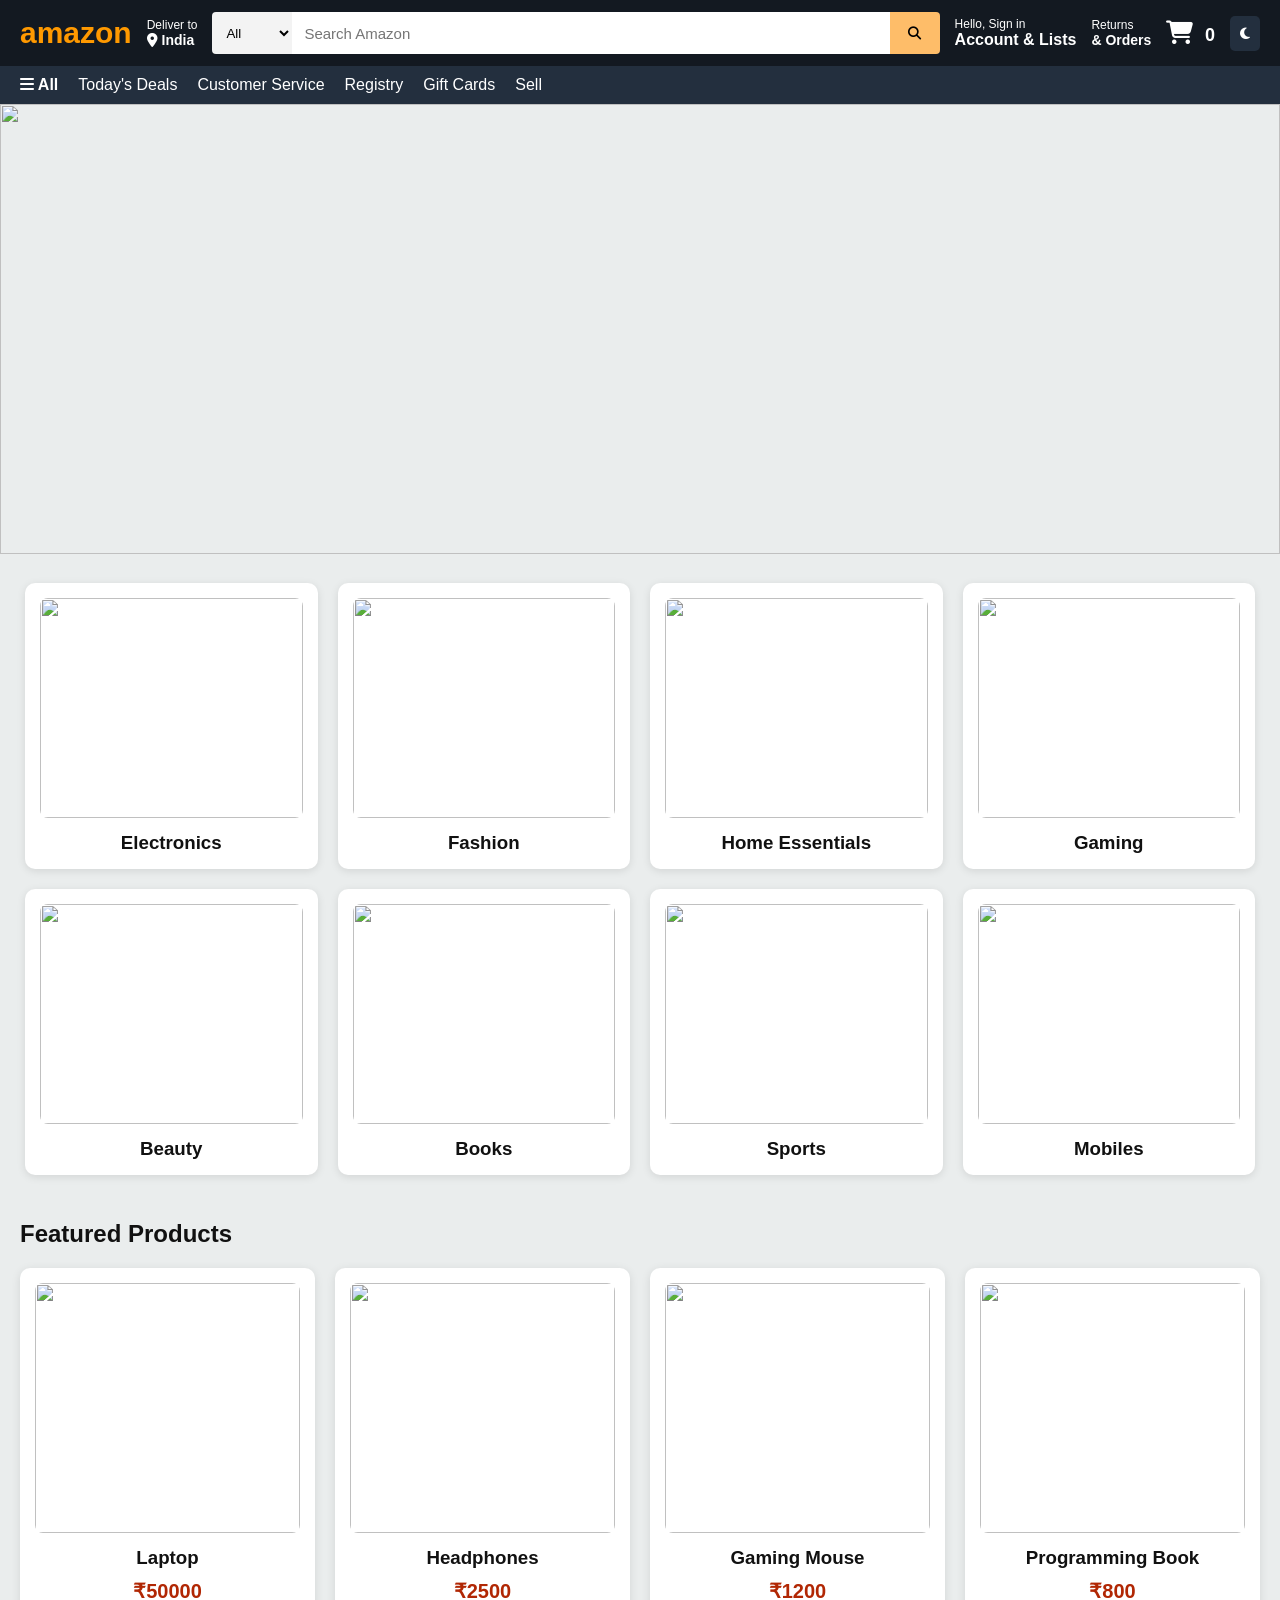
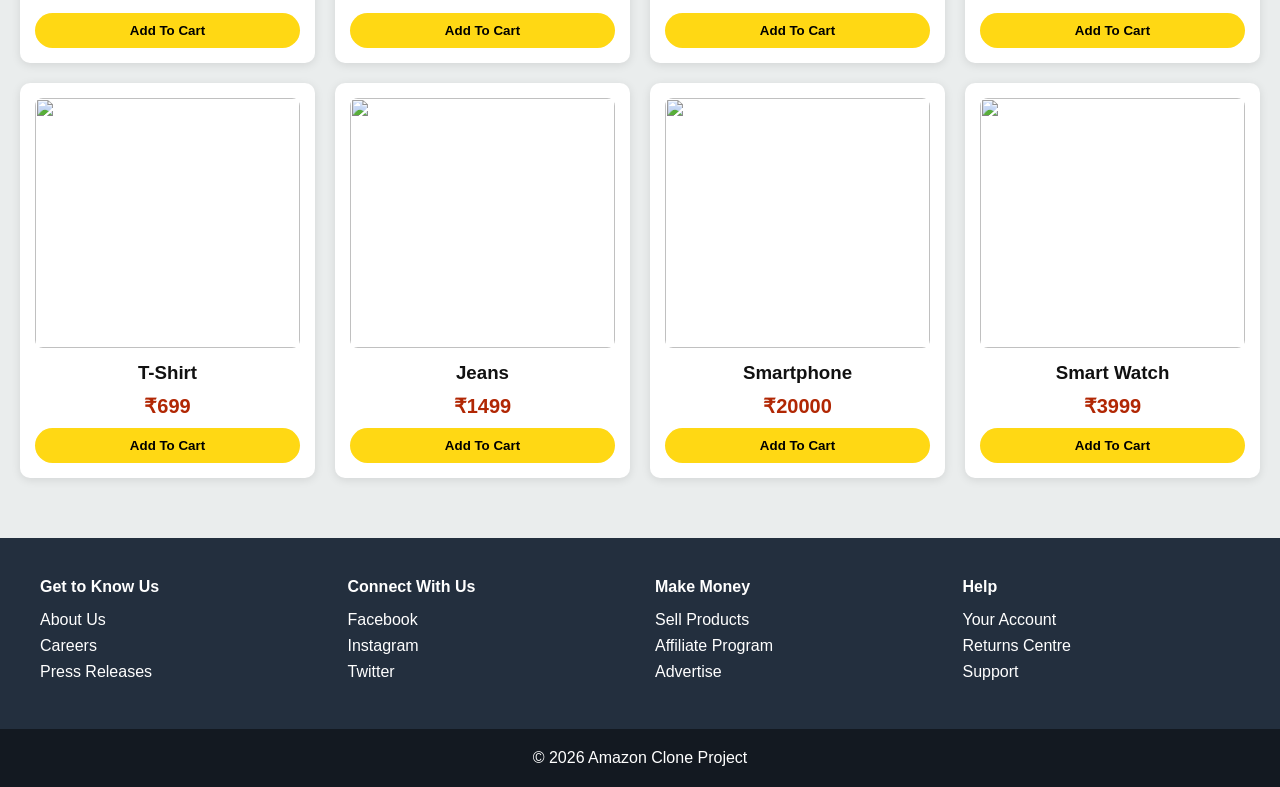
==== index.html @ a2ebea0e "Amazon Clone Project" ====
<!DOCTYPE html>
<html lang="en">
<head>
<meta charset="UTF-8">
<meta name="viewport" content="width=device-width, initial-scale=1.0">
<title>Amazon Clone</title>

<link rel="stylesheet" href="style.css">

<link rel="stylesheet"
href="https://cdnjs.cloudflare.com/ajax/libs/font-awesome/6.5.1/css/all.min.css">
</head>

<body>

<!-- NAVBAR -->

<header>

<div class="navbar">

<div class="nav-logo">
<h2>amazon</h2>
</div>

<div class="location">
<p>Deliver to</p>
<h4><i class="fa-solid fa-location-dot"></i> India</h4>
</div>

<div class="search-bar">

<select id="category">
<option>All</option>
<option>Electronics</option>
<option>Fashion</option>
<option>Books</option>
<option>Gaming</option>
</select>

<input
type="text"
id="searchInput"
placeholder="Search Amazon">

<button>
<i class="fa-solid fa-magnifying-glass"></i>
</button>

</div>

<div class="signin">
<p>Hello, Sign in</p>
<a href="login.html">Account & Lists</a>
</div>

<div class="orders">
<p>Returns</p>
<h4>& Orders</h4>
</div>

<div class="cart-icon">
<a href="cart.html">
<i class="fa-solid fa-cart-shopping"></i>
<span id="cart-count">0</span>
</a>
</div>

<div class="dark-toggle">
<button id="darkModeBtn">
<i class="fa-solid fa-moon"></i>
</button>
</div>

</div>

<!-- SECONDARY NAV -->

<div class="menu-bar">

<div class="menu-btn">
<i class="fa-solid fa-bars"></i> All
</div>

<ul>

<li>Today's Deals</li>
<li>Customer Service</li>
<li>Registry</li>
<li>Gift Cards</li>
<li>Sell</li>

</ul>

</div>

</header>

<!-- HERO SLIDER -->

<section class="hero">

<div class="slides fade">
<img src="https://picsum.photos/1400/450?1">
</div>

<div class="slides fade">
<img src="https://picsum.photos/1400/450?2">
</div>

<div class="slides fade">
<img src="https://picsum.photos/1400/450?3">
</div>

</section>

<!-- CATEGORY GRID -->

<section class="categories">

<div class="category-card">
<img src="https://picsum.photos/300?11">
<h3>Electronics</h3>
</div>

<div class="category-card">
<img src="https://picsum.photos/300?12">
<h3>Fashion</h3>
</div>

<div class="category-card">
<img src="https://picsum.photos/300?13">
<h3>Home Essentials</h3>
</div>

<div class="category-card">
<img src="https://picsum.photos/300?14">
<h3>Gaming</h3>
</div>

<div class="category-card">
<img src="https://picsum.photos/300?15">
<h3>Beauty</h3>
</div>

<div class="category-card">
<img src="https://picsum.photos/300?16">
<h3>Books</h3>
</div>

<div class="category-card">
<img src="https://picsum.photos/300?17">
<h3>Sports</h3>
</div>

<div class="category-card">
<img src="https://picsum.photos/300?18">
<h3>Mobiles</h3>
</div>

</section>

<!-- PRODUCTS -->

<section class="product-section">

<h2>Featured Products</h2>

<div class="product-grid" id="productGrid">

<div
class="product-card"
data-category="Electronics">

<img src="https://picsum.photos/250?21">

<h3>Laptop</h3>

<p class="price">₹50000</p>

<button
onclick="addToCart(
'Laptop',
50000)">
Add To Cart
</button>

</div>

<div
class="product-card"
data-category="Electronics">

<img src="https://picsum.photos/250?22">

<h3>Headphones</h3>

<p class="price">₹2500</p>

<button
onclick="addToCart(
'Headphones',
2500)">
Add To Cart
</button>

</div>

<div
class="product-card"
data-category="Gaming">

<img src="https://picsum.photos/250?23">

<h3>Gaming Mouse</h3>

<p class="price">₹1200</p>

<button
onclick="addToCart(
'Gaming Mouse',
1200)">
Add To Cart
</button>

</div>

<div
class="product-card"
data-category="Books">

<img src="https://picsum.photos/250?24">

<h3>Programming Book</h3>

<p class="price">₹800</p>

<button
onclick="addToCart(
'Programming Book',
800)">
Add To Cart
</button>

</div>

<div
class="product-card"
data-category="Fashion">

<img src="https://picsum.photos/250?25">

<h3>T-Shirt</h3>

<p class="price">₹699</p>

<button
onclick="addToCart(
'T-Shirt',
699)">
Add To Cart
</button>

</div>

<div
class="product-card"
data-category="Fashion">

<img src="https://picsum.photos/250?26">

<h3>Jeans</h3>

<p class="price">₹1499</p>

<button
onclick="addToCart(
'Jeans',
1499)">
Add To Cart
</button>

</div>

<div
class="product-card"
data-category="Mobiles">

<img src="https://picsum.photos/250?27">

<h3>Smartphone</h3>

<p class="price">₹20000</p>

<button
onclick="addToCart(
'Smartphone',
20000)">
Add To Cart
</button>

</div>

<div
class="product-card"
data-category="Electronics">

<img src="https://picsum.photos/250?28">

<h3>Smart Watch</h3>

<p class="price">₹3999</p>

<button
onclick="addToCart(
'Smart Watch',
3999)">
Add To Cart
</button>

</div>

</div>

</section>

<!-- FOOTER -->

<footer>

<div class="footer-grid">

<div>
<h4>Get to Know Us</h4>
<p>About Us</p>
<p>Careers</p>
<p>Press Releases</p>
</div>

<div>
<h4>Connect With Us</h4>
<p>Facebook</p>
<p>Instagram</p>
<p>Twitter</p>
</div>

<div>
<h4>Make Money</h4>
<p>Sell Products</p>
<p>Affiliate Program</p>
<p>Advertise</p>
</div>

<div>
<h4>Help</h4>
<p>Your Account</p>
<p>Returns Centre</p>
<p>Support</p>
</div>

</div>

<div class="copyright">
© 2026 Amazon Clone Project
</div>

</footer>

<script src="script.js"></script>

</body>
</html>
---- style.css ----
*{
    margin:0;
    padding:0;
    box-sizing:border-box;
    font-family:Arial, Helvetica, sans-serif;
}

body{
    background:#eaeded;
    color:#111;
    transition:.3s;
}

body.dark{
    background:#121212;
    color:#fff;
}

/* NAVBAR */

.navbar{
    background:#131921;
    color:white;
    display:flex;
    align-items:center;
    justify-content:space-between;
    gap:15px;
    padding:12px 20px;
    flex-wrap:wrap;
}

.nav-logo h2{
    color:#ff9900;
    font-size:30px;
    cursor:pointer;
}

.location p,
.signin p,
.orders p{
    font-size:12px;
}

.location h4,
.orders h4{
    font-size:14px;
}

.signin a{
    color:white;
    text-decoration:none;
    font-weight:bold;
}

.search-bar{
    flex:1;
    min-width:300px;
    display:flex;
    height:42px;
}

.search-bar select{
    width:80px;
    border:none;
    padding:10px;
    background:#f3f3f3;
    border-radius:4px 0 0 4px;
}

.search-bar input{
    flex:1;
    border:none;
    padding:12px;
    font-size:15px;
}

.search-bar button{
    width:50px;
    border:none;
    background:#febd69;
    cursor:pointer;
    border-radius:0 4px 4px 0;
}

.search-bar button:hover{
    background:#f3a847;
}

.cart-icon a{
    color:white;
    text-decoration:none;
    font-size:24px;
}

#cart-count{
    font-size:18px;
    font-weight:bold;
    margin-left:5px;
}

.dark-toggle button{
    border:none;
    background:#232f3e;
    color:white;
    padding:10px;
    border-radius:5px;
    cursor:pointer;
}

/* MENU BAR */

.menu-bar{
    background:#232f3e;
    color:white;
    display:flex;
    align-items:center;
    gap:20px;
    padding:10px 20px;
    flex-wrap:wrap;
}

.menu-btn{
    font-weight:bold;
    cursor:pointer;
}

.menu-bar ul{
    display:flex;
    list-style:none;
    gap:20px;
    flex-wrap:wrap;
}

.menu-bar li{
    cursor:pointer;
}

/* HERO */

.hero{
    position:relative;
    overflow:hidden;
}

.hero img{
    width:100%;
    height:450px;
    object-fit:cover;
}

.slides{
    display:none;
}

.fade{
    animation:fade 1s;
}

@keyframes fade{
    from{opacity:.4;}
    to{opacity:1;}
}

/* CATEGORY GRID */

.categories{
    display:grid;
    grid-template-columns:repeat(auto-fit,minmax(250px,1fr));
    gap:20px;
    padding:25px;
}

.category-card{
    background:white;
    padding:15px;
    text-align:center;
    border-radius:10px;
    box-shadow:0 2px 8px rgba(0,0,0,.1);
    transition:.3s;
}

.dark .category-card{
    background:#1e1e1e;
}

.category-card:hover{
    transform:translateY(-5px);
}

.category-card img{
    width:100%;
    height:220px;
    object-fit:cover;
    border-radius:8px;
}

.category-card h3{
    margin-top:10px;
}

/* PRODUCTS */

.product-section{
    padding:20px;
}

.product-section h2{
    margin-bottom:20px;
}

.product-grid{
    display:grid;
    grid-template-columns:repeat(auto-fit,minmax(250px,1fr));
    gap:20px;
}

.product-card{
    background:white;
    border-radius:10px;
    padding:15px;
    text-align:center;
    box-shadow:0 2px 10px rgba(0,0,0,.1);
    transition:.3s;
}

.dark .product-card{
    background:#1e1e1e;
}

.product-card:hover{
    transform:translateY(-6px);
}

.product-card img{
    width:100%;
    height:250px;
    object-fit:cover;
    border-radius:8px;
}

.product-card h3{
    margin:10px 0;
}

.price{
    color:#b12704;
    font-size:20px;
    font-weight:bold;
    margin-bottom:10px;
}

.product-card button{
    background:#ffd814;
    border:none;
    padding:10px 18px;
    border-radius:20px;
    cursor:pointer;
    width:100%;
    font-weight:bold;
}

.product-card button:hover{
    background:#f7ca00;
}

/* PRODUCT CAROUSEL */

.carousel{
    margin:30px 20px;
    background:white;
    padding:20px;
    border-radius:10px;
    overflow-x:auto;
    display:flex;
    gap:20px;
}

.dark .carousel{
    background:#1e1e1e;
}

.carousel img{
    width:200px;
    border-radius:8px;
}

/* FOOTER */

footer{
    margin-top:40px;
}

.footer-grid{
    background:#232f3e;
    color:white;
    display:grid;
    grid-template-columns:repeat(auto-fit,minmax(220px,1fr));
    gap:30px;
    padding:40px;
}

.footer-grid h4{
    margin-bottom:15px;
}

.footer-grid p{
    margin:8px 0;
    cursor:pointer;
}

.footer-grid p:hover{
    text-decoration:underline;
}

.copyright{
    background:#131921;
    color:white;
    text-align:center;
    padding:20px;
}

/* LOGIN PAGE */

.login-container{
    width:400px;
    max-width:90%;
    background:white;
    margin:50px auto;
    padding:30px;
    border-radius:10px;
    box-shadow:0 0 10px rgba(0,0,0,.1);
}

.dark .login-container{
    background:#1e1e1e;
}

.login-container h2{
    margin-bottom:20px;
}

.login-container input{
    width:100%;
    padding:12px;
    margin-bottom:15px;
    border:1px solid #ccc;
    border-radius:5px;
}

.login-container button{
    width:100%;
    padding:12px;
    background:#ffd814;
    border:none;
    border-radius:5px;
    cursor:pointer;
}

/* CART */

.cart-container{
    padding:30px;
}

.cart-item{
    background:white;
    margin-bottom:15px;
    padding:15px;
    border-radius:8px;
    display:flex;
    justify-content:space-between;
    align-items:center;
}

.dark .cart-item{
    background:#1e1e1e;
}

.remove-btn{
    background:red;
    color:white;
    border:none;
    padding:8px 15px;
    cursor:pointer;
    border-radius:5px;
}

.total-box{
    margin-top:20px;
    background:white;
    padding:20px;
    border-radius:8px;
}

.dark .total-box{
    background:#1e1e1e;
}

/* CHECKOUT */

.checkout-container{
    width:700px;
    max-width:95%;
    margin:40px auto;
    background:white;
    padding:30px;
    border-radius:10px;
}

.dark .checkout-container{
    background:#1e1e1e;
}

.checkout-container input,
.checkout-container textarea{
    width:100%;
    padding:12px;
    margin:10px 0;
}

.checkout-container button{
    width:100%;
    padding:14px;
    background:#ffd814;
    border:none;
    cursor:pointer;
}

/* MOBILE */

@media(max-width:992px){

    .navbar{
        justify-content:center;
    }

    .search-bar{
        width:100%;
        order:10;
    }

    .hero img{
        height:300px;
    }
}

@media(max-width:768px){

    .menu-bar{
        flex-direction:column;
        align-items:flex-start;
    }

    .menu-bar ul{
        flex-direction:column;
        width:100%;
    }

    .hero img{
        height:220px;
    }

    .categories{
        grid-template-columns:1fr 1fr;
    }
}

@media(max-width:480px){

    .categories{
        grid-template-columns:1fr;
    }

    .product-grid{
        grid-template-columns:1fr;
    }

    .navbar{
        padding:10px;
    }

    .search-bar{
        min-width:100%;
    }

    .nav-logo h2{
        font-size:24px;
    }

    .hero img{
        height:180px;
    }
}
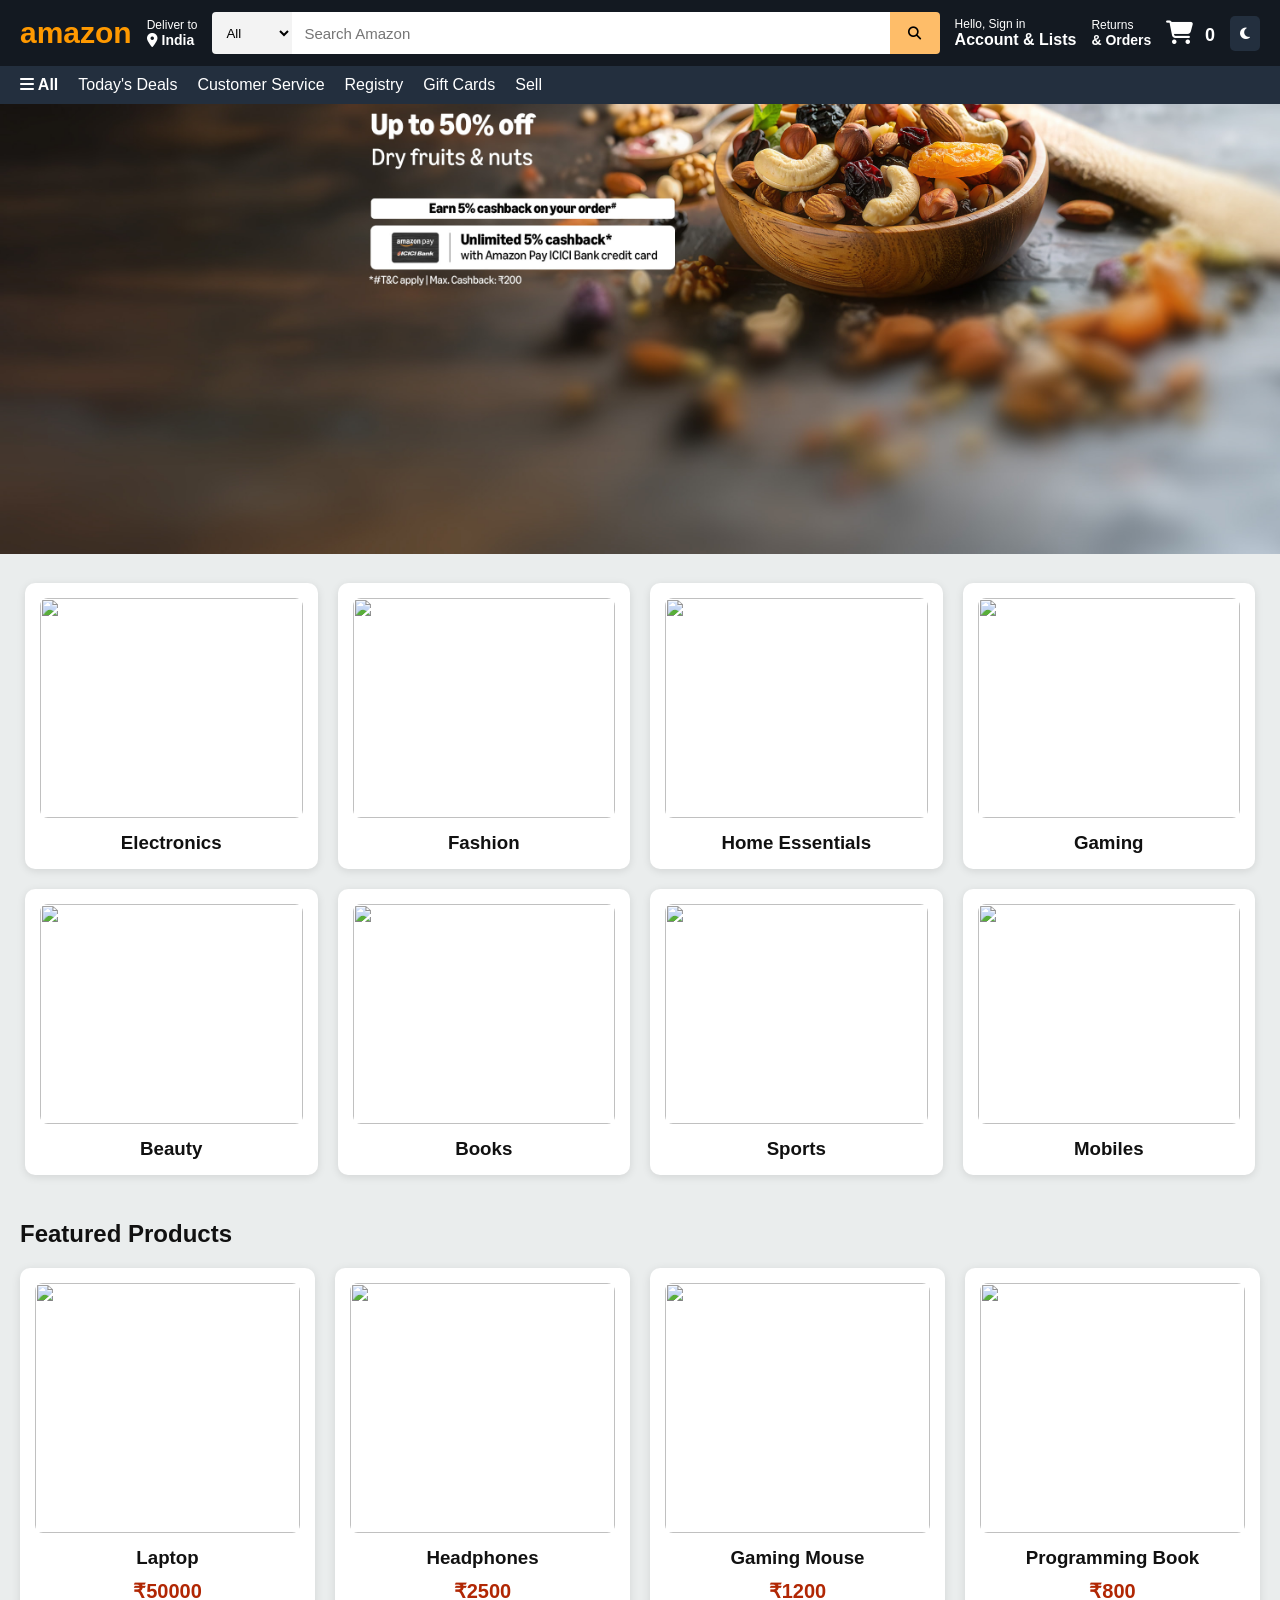
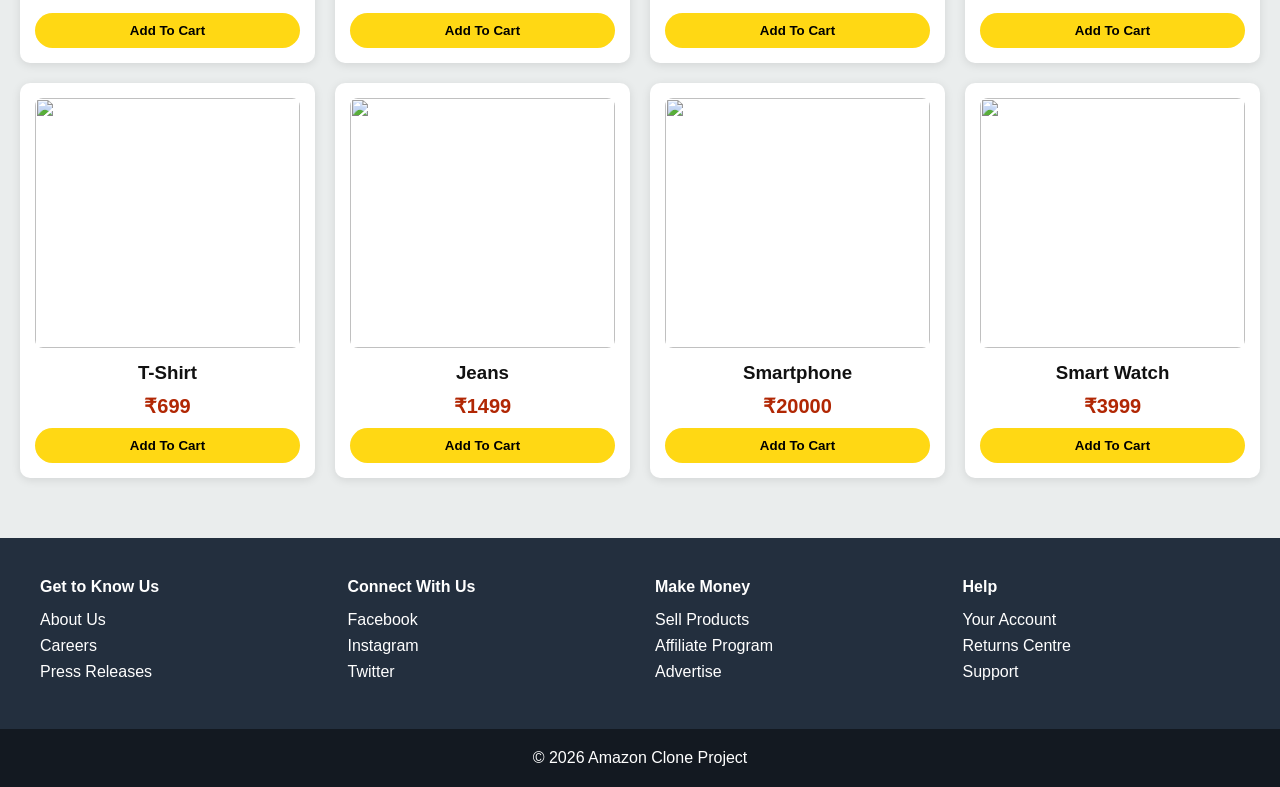
==== commit 4832c3f0: "Amazon Clone Project" ====
--- a/index.html
+++ b/index.html
@@ -101,15 +101,23 @@
 <section class="hero">
 
 <div class="slides fade">
-<img src="https://picsum.photos/1400/450?1">
-</div>
-
-<div class="slides fade">
-<img src="https://picsum.photos/1400/450?2">
-</div>
-
-<div class="slides fade">
-<img src="https://picsum.photos/1400/450?3">
+<img src="./images/bg1.jpg">
+</div>
+
+<div class="slides fade">
+<img src="./images/bg2.jpg">
+</div>
+
+<div class="slides fade">
+<img src="./images/bg3.jpg">
+</div>
+
+<div class="slides fade">
+<img src="./images/bg4.jpg">
+</div>
+
+<div class="slides fade">
+<img src="./images/bg5.jpg">
 </div>
 
 </section>
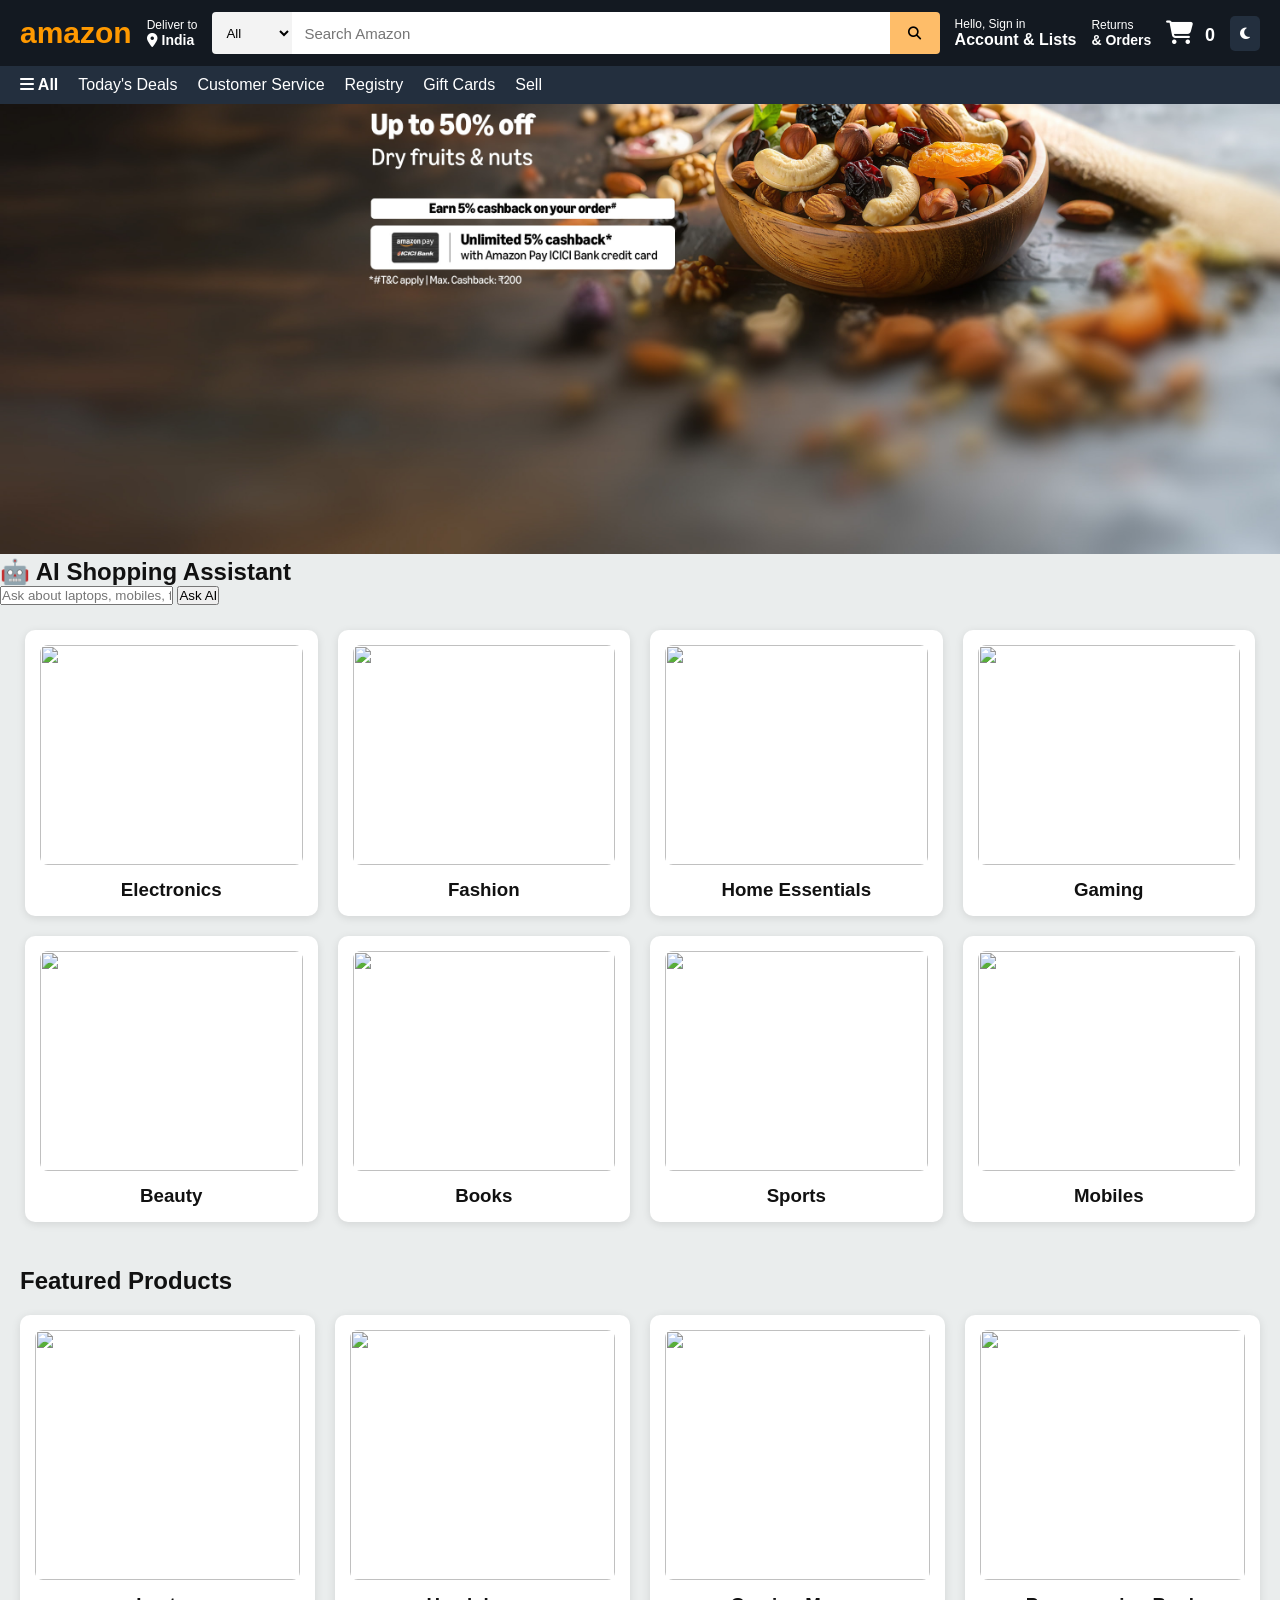
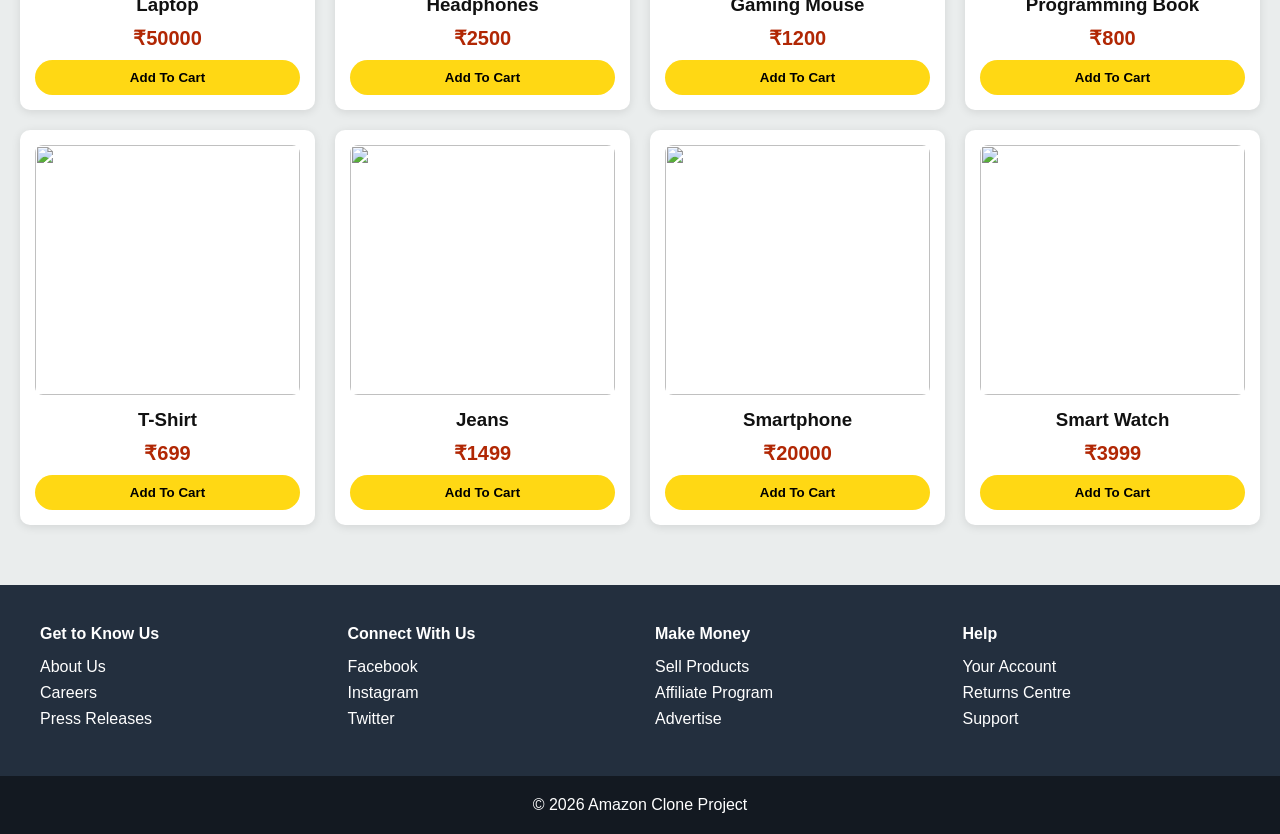
==== commit 4d9817c2: "Amazon Clone Project" ====
--- a/index.html
+++ b/index.html
@@ -101,24 +101,41 @@
 <section class="hero">
 
 <div class="slides fade">
-<img src="./images/bg1.jpg">
-</div>
-
-<div class="slides fade">
-<img src="./images/bg2.jpg">
-</div>
-
-<div class="slides fade">
-<img src="./images/bg3.jpg">
-</div>
-
-<div class="slides fade">
-<img src="./images/bg4.jpg">
-</div>
-
-<div class="slides fade">
-<img src="./images/bg5.jpg">
-</div>
+<img src="images/bg1.jpg">
+</div>
+
+<div class="slides fade">
+<img src="images/bg2.jpg">
+</div>
+
+<div class="slides fade">
+<img src="images/bg3.jpg">
+</div>
+
+<div class="slides fade">
+<img src="images/bg4.jpg">
+</div>
+
+<div class="slides fade">
+<img src="images/bg5.jpg">
+</div>
+
+</section>
+
+<section class="ai-assistant">
+
+<h2>🤖 AI Shopping Assistant</h2>
+
+<input
+type="text"
+id="userQuestion"
+placeholder="Ask about laptops, mobiles, fashion...">
+
+<button onclick="chatbot()">
+Ask AI
+</button>
+
+<p id="answer"></p>
 
 </section>
 
--- a/style.css
+++ b/style.css
@@ -490,4 +490,25 @@
     .hero img{
         height:180px;
     }
+
+    .ai-assistant{
+    background:white;
+    margin:20px;
+    padding:20px;
+    text-align:center;
+    border-radius:10px;
+}
+
+.ai-assistant input{
+    width:60%;
+    padding:10px;
+    margin:10px;
+}
+
+.ai-assistant button{
+    padding:10px 20px;
+    background:#ff9900;
+    border:none;
+    cursor:pointer;
+}
 }
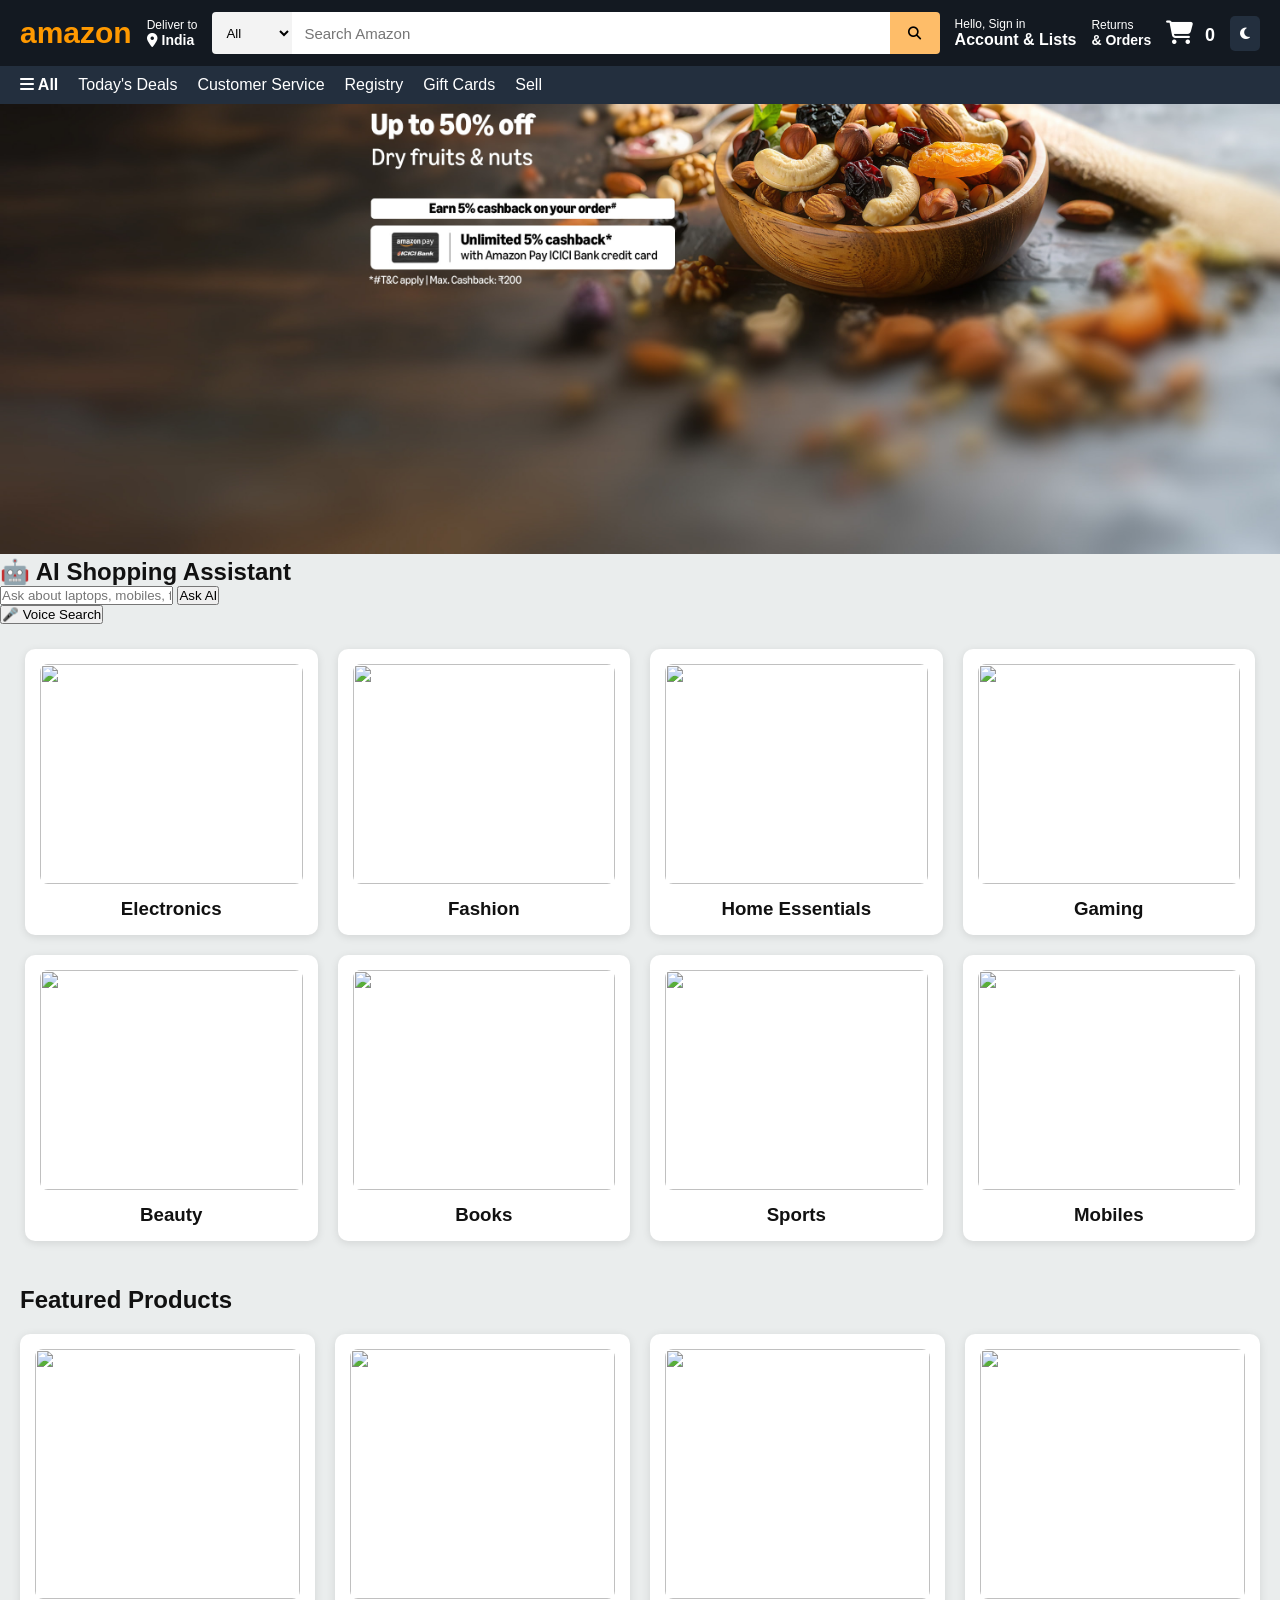
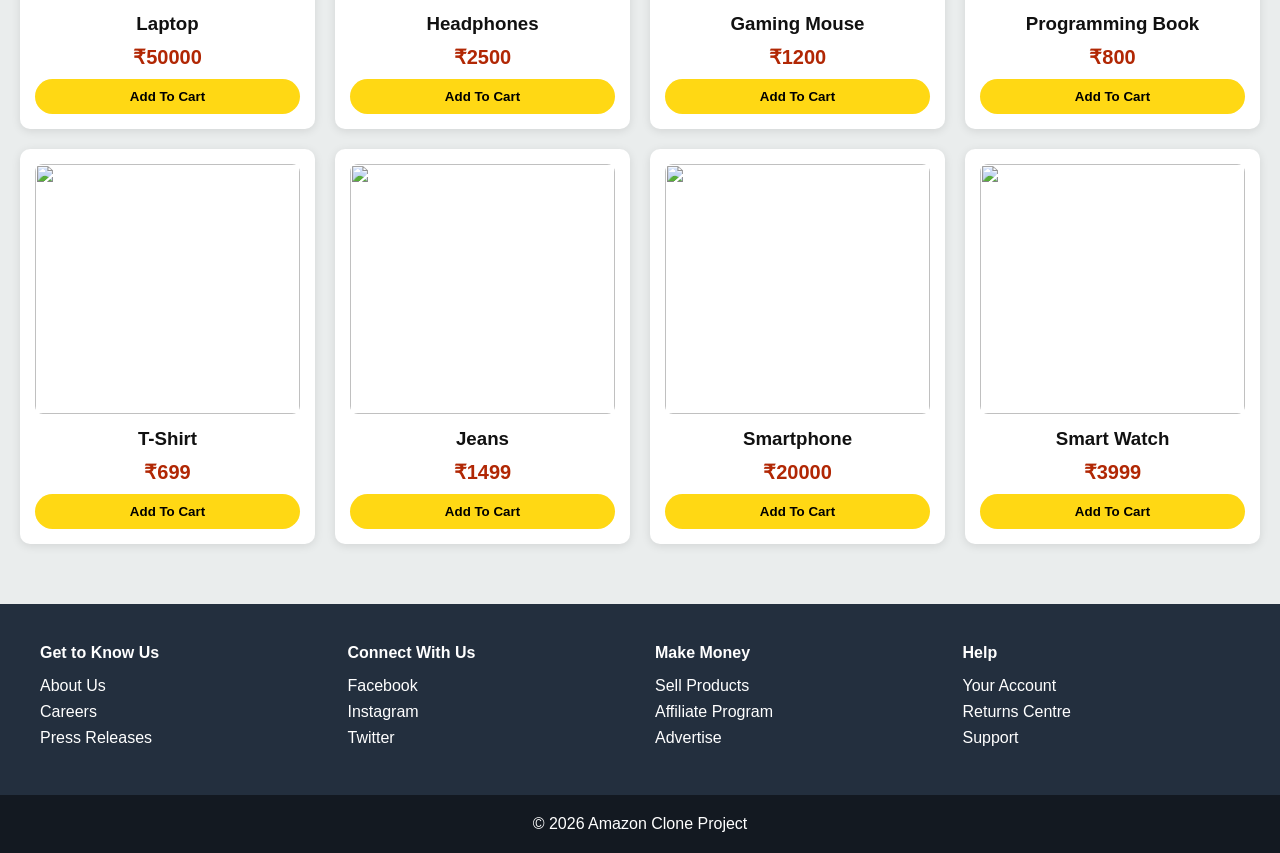
==== commit 1fe59b59: "Amazon Clone Project" ====
--- a/index.html
+++ b/index.html
@@ -139,6 +139,10 @@
 
 </section>
 
+<button onclick="startVoiceSearch()">
+🎤 Voice Search
+</button>
+
 <!-- CATEGORY GRID -->
 
 <section class="categories">
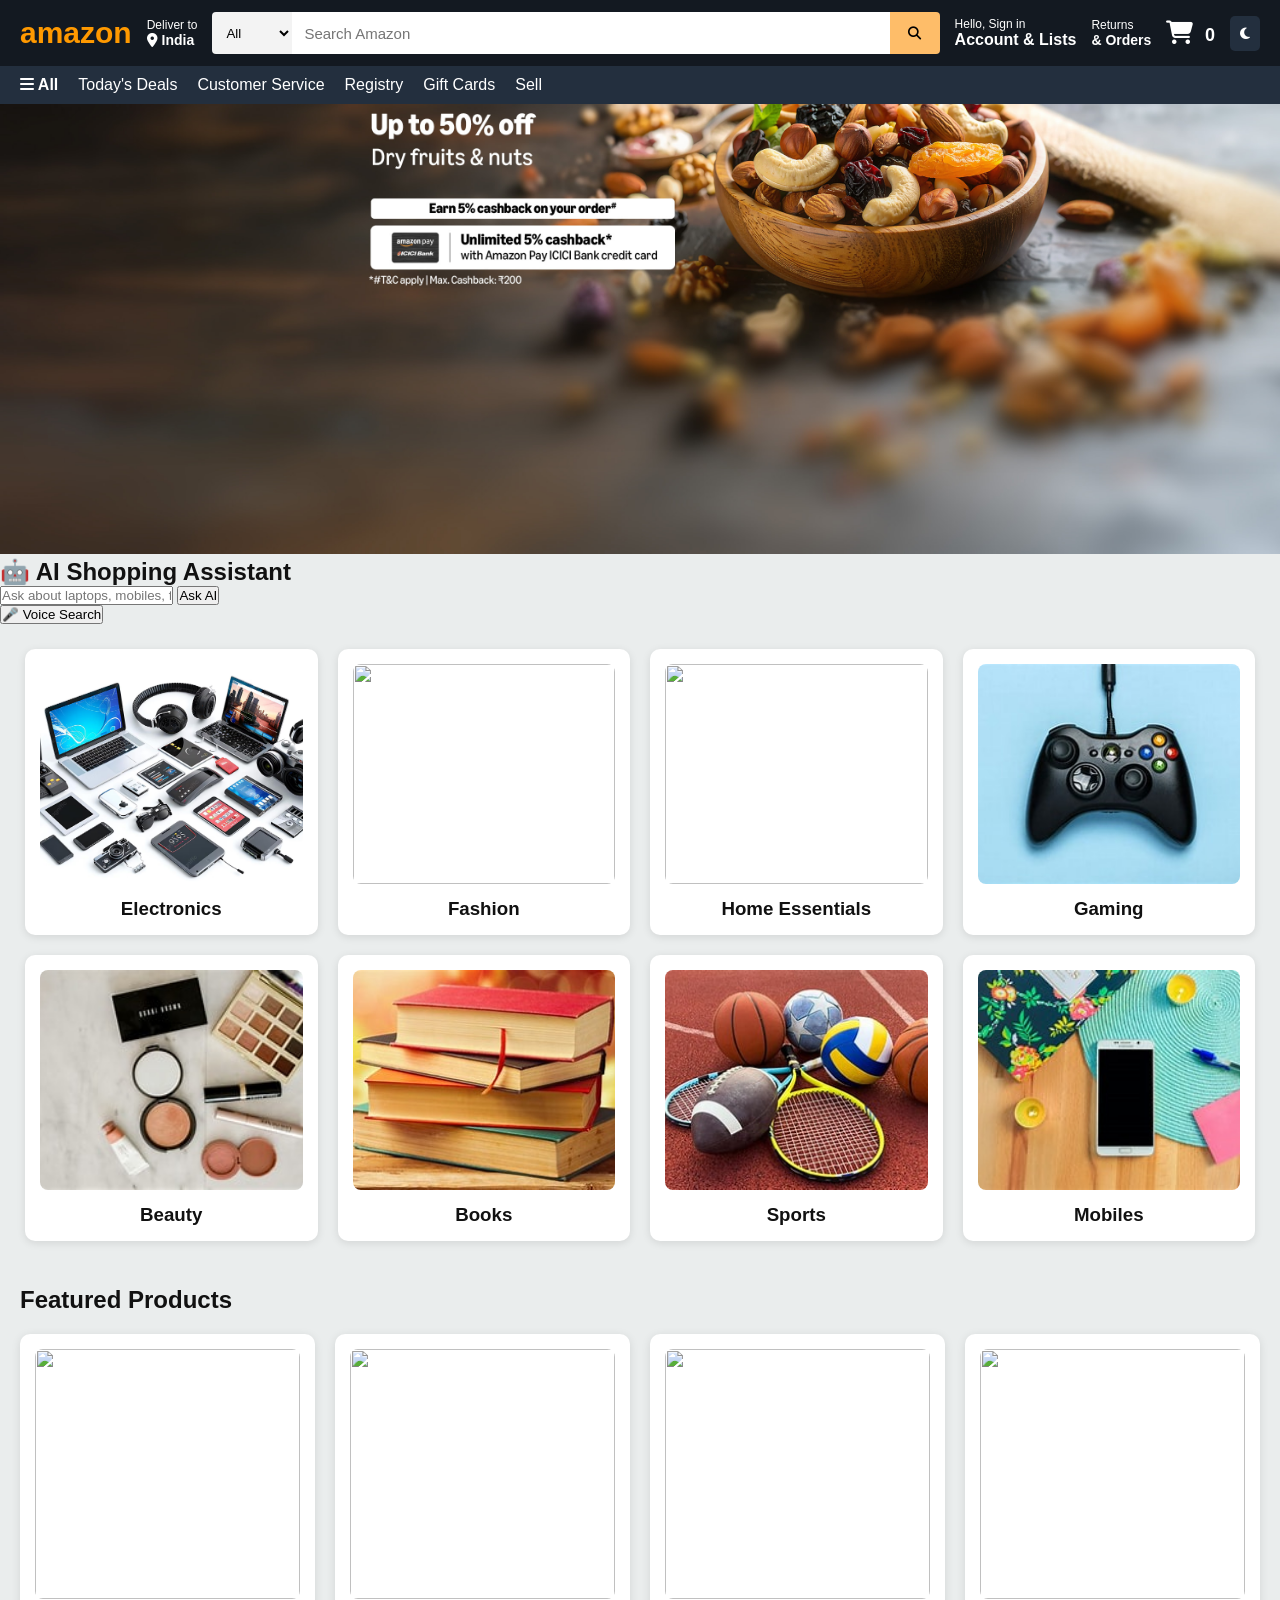
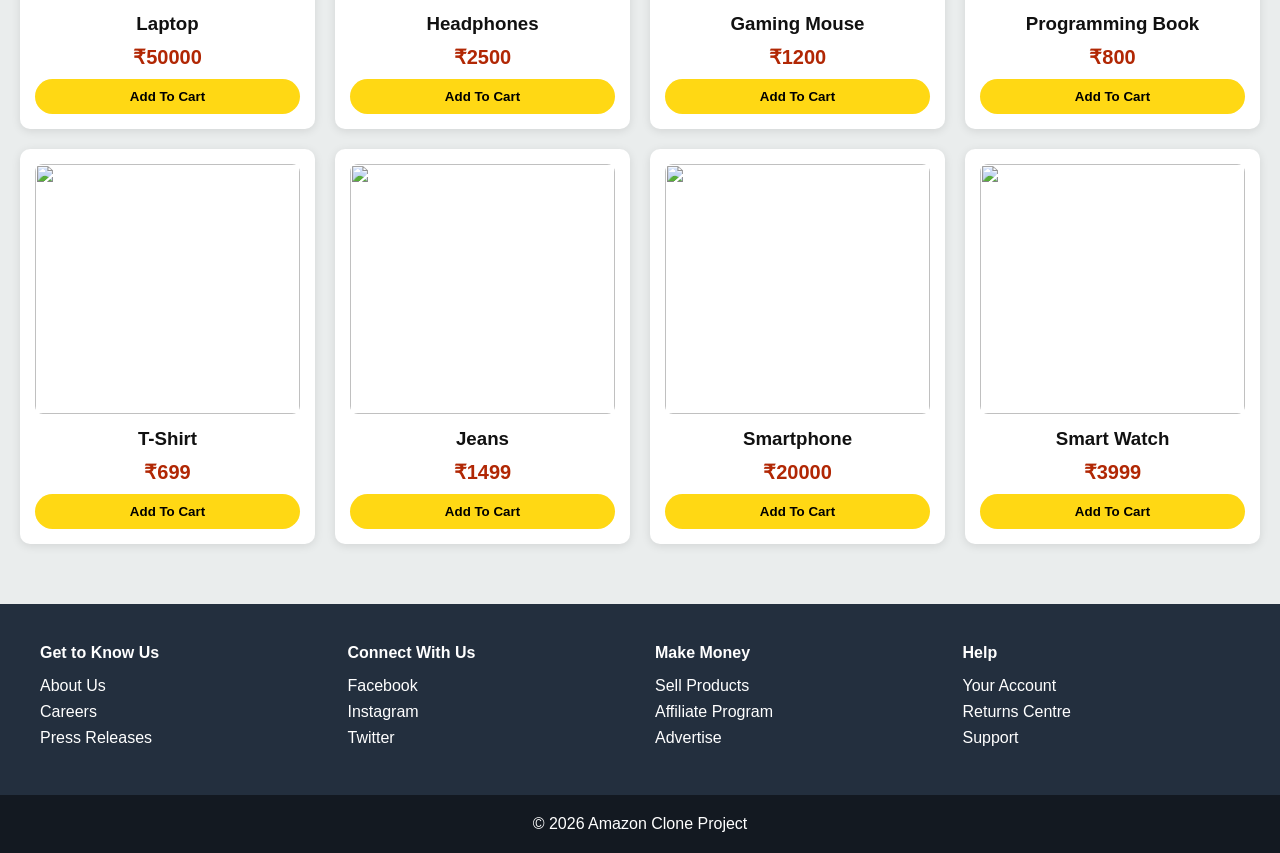
==== commit a7c34553: "Amazon Clone Project" ====
--- a/index.html
+++ b/index.html
@@ -148,42 +148,42 @@
 <section class="categories">
 
 <div class="category-card">
-<img src="https://picsum.photos/300?11">
+<img src="./electronics.avif">
 <h3>Electronics</h3>
 </div>
 
 <div class="category-card">
-<img src="https://picsum.photos/300?12">
+<img src="./fashion.avif">
 <h3>Fashion</h3>
 </div>
 
 <div class="category-card">
-<img src="https://picsum.photos/300?13">
+<img src="./home-essentials.avif">
 <h3>Home Essentials</h3>
 </div>
 
 <div class="category-card">
-<img src="https://picsum.photos/300?14">
+<img src="./gaming.jfif">
 <h3>Gaming</h3>
 </div>
 
 <div class="category-card">
-<img src="https://picsum.photos/300?15">
+<img src="./beauty.jfif">
 <h3>Beauty</h3>
 </div>
 
 <div class="category-card">
-<img src="https://picsum.photos/300?16">
+<img src="./books.jfif">
 <h3>Books</h3>
 </div>
 
 <div class="category-card">
-<img src="https://picsum.photos/300?17">
+<img src="./sports.jfif">
 <h3>Sports</h3>
 </div>
 
 <div class="category-card">
-<img src="https://picsum.photos/300?18">
+<img src="./mobiles.jfif">
 <h3>Mobiles</h3>
 </div>
 
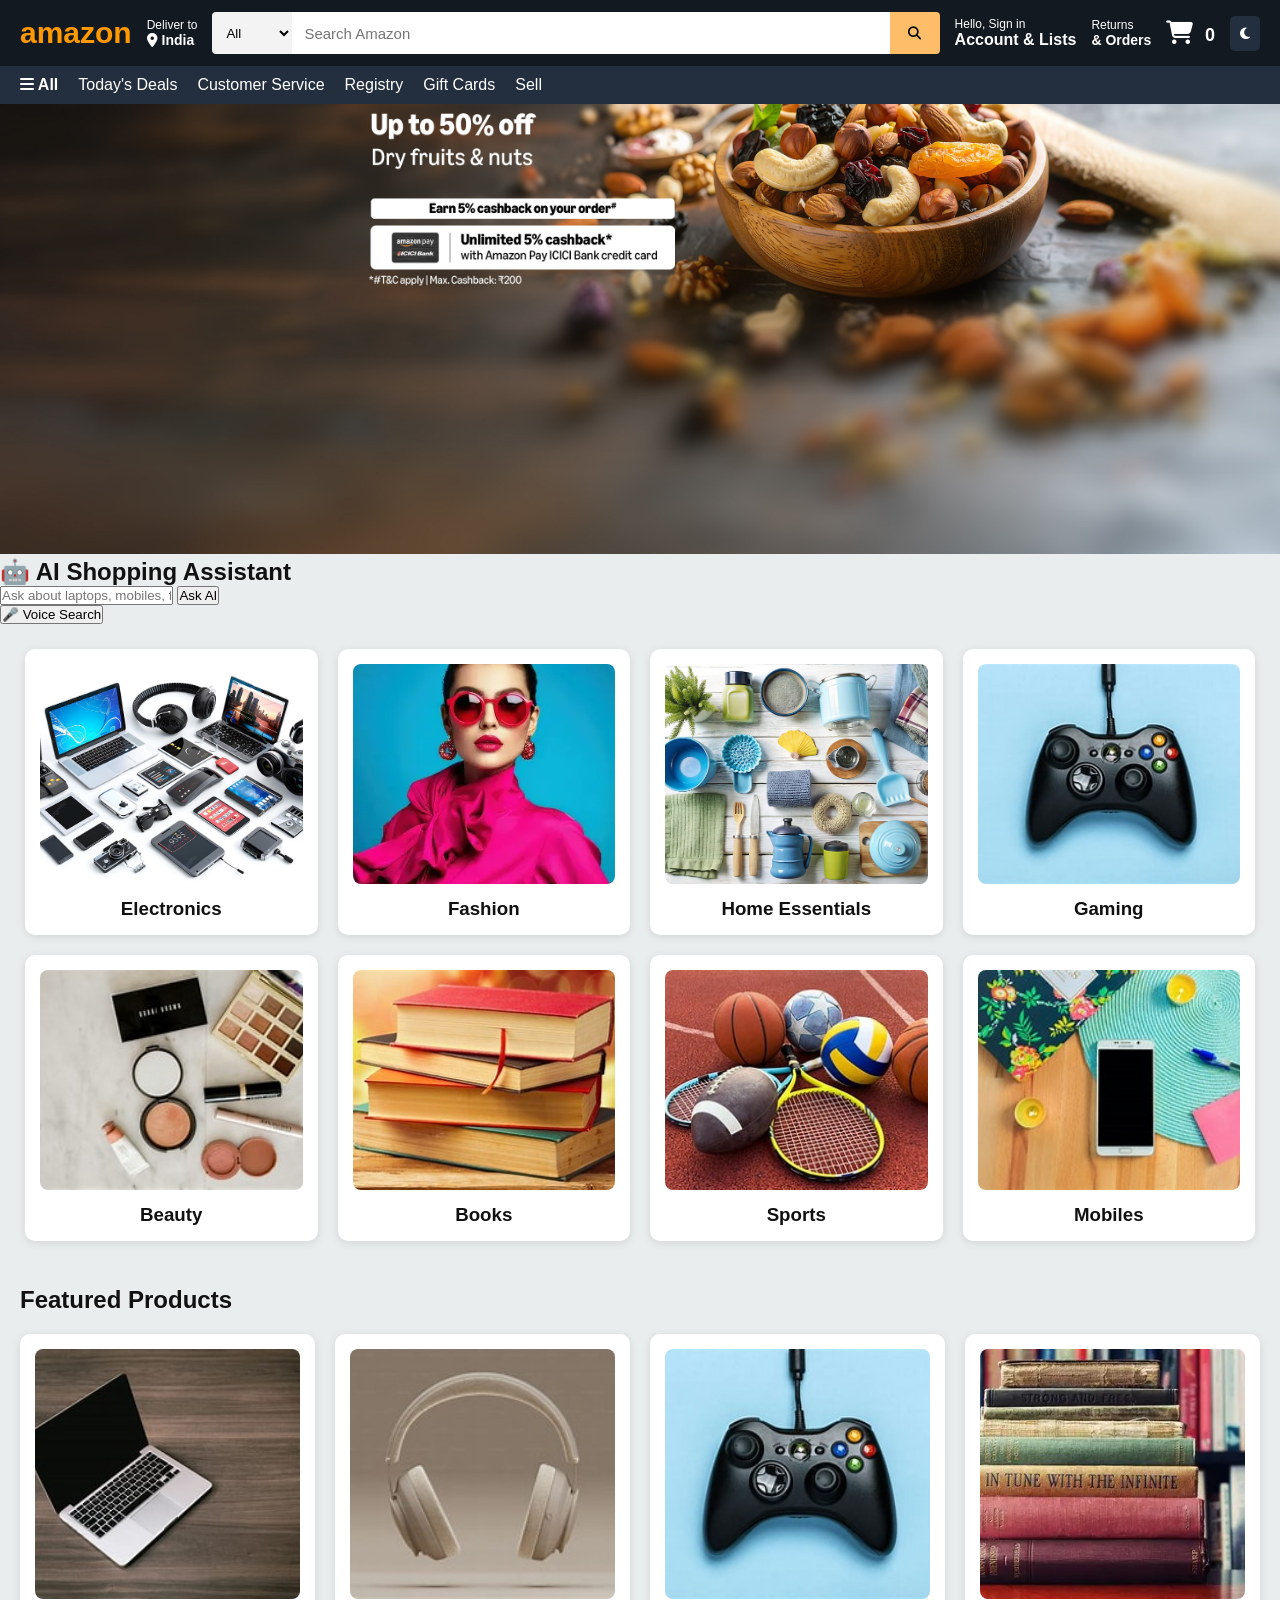
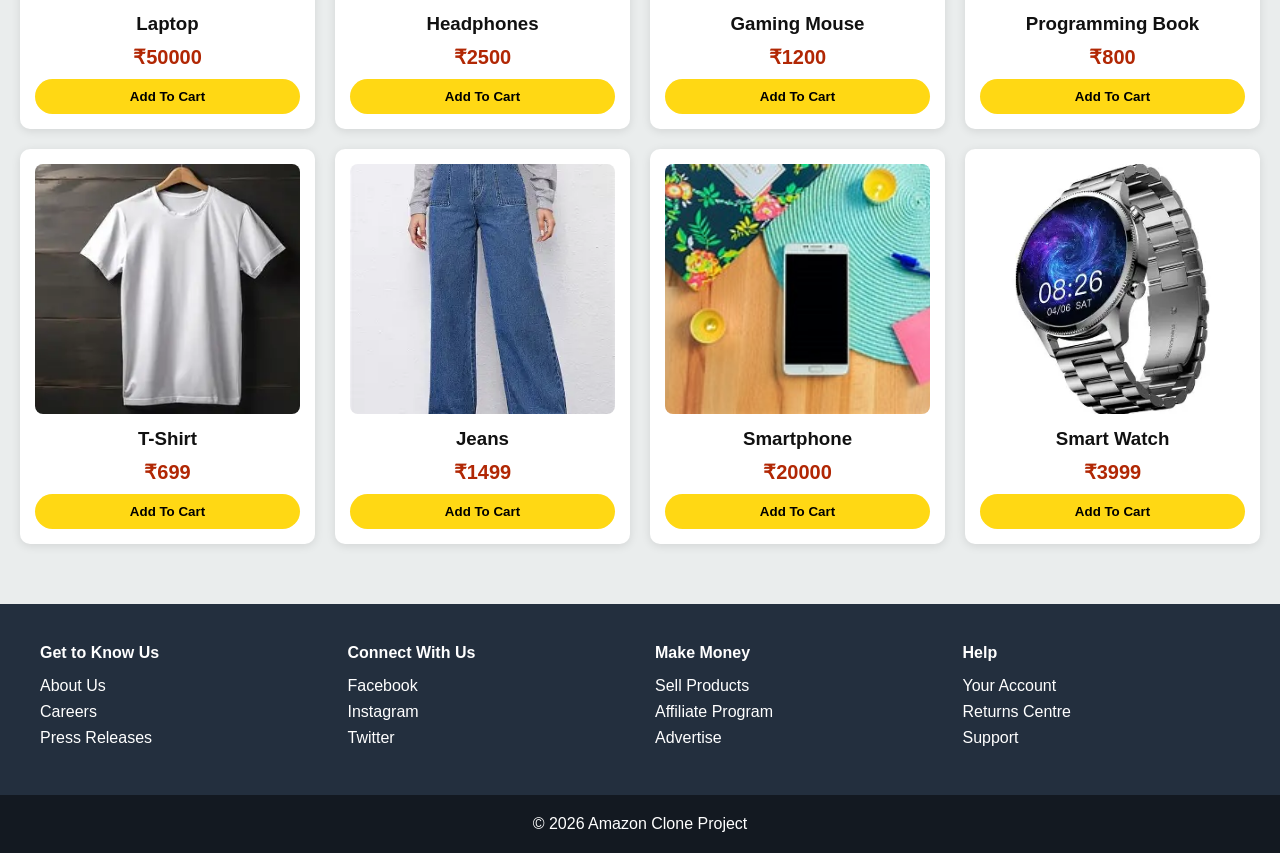
==== commit 91b5028d: "Amazon Clone Project" ====
--- a/index.html
+++ b/index.html
@@ -153,12 +153,12 @@
 </div>
 
 <div class="category-card">
-<img src="./fashion.avif">
+<img src="./fashion.webp">
 <h3>Fashion</h3>
 </div>
 
 <div class="category-card">
-<img src="./home-essentials.avif">
+<img src="./home essentials.avif">
 <h3>Home Essentials</h3>
 </div>
 
@@ -201,7 +201,7 @@
 class="product-card"
 data-category="Electronics">
 
-<img src="https://picsum.photos/250?21">
+<img src="./laptop.jfif">
 
 <h3>Laptop</h3>
 
@@ -220,7 +220,7 @@
 class="product-card"
 data-category="Electronics">
 
-<img src="https://picsum.photos/250?22">
+<img src="./headphone.jfif">
 
 <h3>Headphones</h3>
 
@@ -239,7 +239,7 @@
 class="product-card"
 data-category="Gaming">
 
-<img src="https://picsum.photos/250?23">
+<img src="./gaming.jfif">
 
 <h3>Gaming Mouse</h3>
 
@@ -258,7 +258,7 @@
 class="product-card"
 data-category="Books">
 
-<img src="https://picsum.photos/250?24">
+<img src="./books.webp">
 
 <h3>Programming Book</h3>
 
@@ -277,7 +277,7 @@
 class="product-card"
 data-category="Fashion">
 
-<img src="https://picsum.photos/250?25">
+<img src="./t shirt.webp">
 
 <h3>T-Shirt</h3>
 
@@ -296,7 +296,7 @@
 class="product-card"
 data-category="Fashion">
 
-<img src="https://picsum.photos/250?26">
+<img src="./jeans.webp">
 
 <h3>Jeans</h3>
 
@@ -315,7 +315,7 @@
 class="product-card"
 data-category="Mobiles">
 
-<img src="https://picsum.photos/250?27">
+<img src="./mobiles.jfif">
 
 <h3>Smartphone</h3>
 
@@ -334,7 +334,7 @@
 class="product-card"
 data-category="Electronics">
 
-<img src="https://picsum.photos/250?28">
+<img src="./smartwatch.webp">
 
 <h3>Smart Watch</h3>
 
